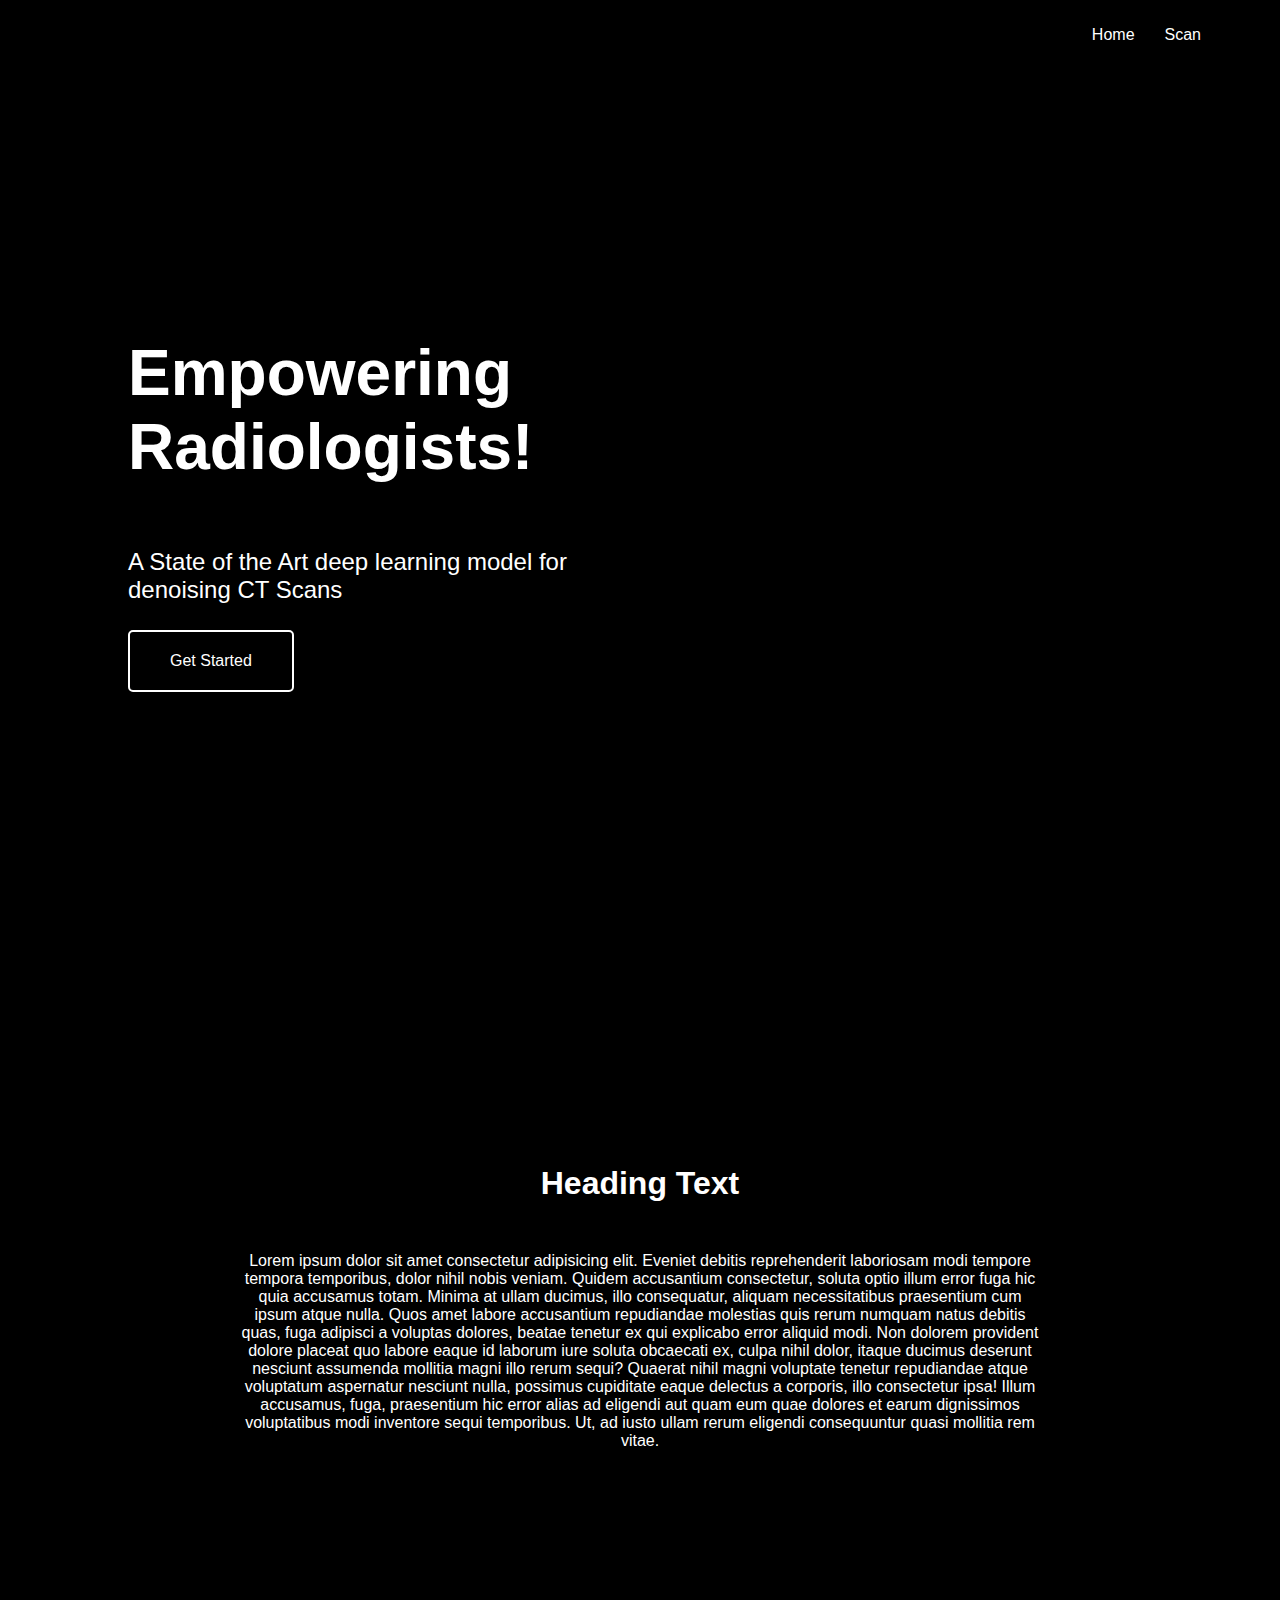
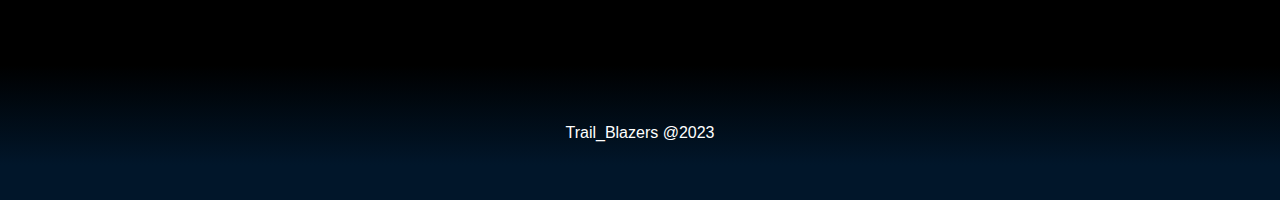
==== index.html @ 62ffa63e "blob done, trying glow" ====
<!DOCTYPE html>
<html lang="en">

<head>
    <meta charset="UTF-8">
    <meta name="viewport" content="width=device-width, initial-scale=1.0">
    <title>Say Raiography | Home</title>
    <link rel="stylesheet" href="style.css">
</head>

<body>
    <div class="first-body bodies">
        <header>
            <nav>
                <div class="navbar-links" type="button" onclick="location='#'">Home</div>
                <div class="navbar-links" type="button" onclick="location='scan.html'">Scan</div>
            </nav>
        </header>   
    <div class="first-body-center-container">
        <div class="container-text">
            <h1>Empowering<br>Radiologists!</h1>
            <p>A State of the Art deep learning model for<br>denoising CT Scans</p>
            <div class="get-started-button" onclick="scrolldiv()">Get Started</div>
        </div>
    </div>
    </div>
    <div class="second-body bodies" id="second-body-here">
        <h1>Heading Text</h1>    
        <p>Lorem ipsum dolor sit amet consectetur adipisicing elit. Eveniet debitis reprehenderit laboriosam modi tempore tempora temporibus, dolor nihil nobis veniam. Quidem accusantium consectetur, soluta optio illum error fuga hic quia accusamus totam. Minima at ullam ducimus, illo consequatur, aliquam necessitatibus praesentium cum ipsum atque nulla. Quos amet labore accusantium repudiandae molestias quis rerum numquam natus debitis quas, fuga adipisci a voluptas dolores, beatae tenetur ex qui explicabo error aliquid modi. Non dolorem provident dolore placeat quo labore eaque id laborum iure soluta obcaecati ex, culpa nihil dolor, itaque ducimus deserunt nesciunt assumenda mollitia magni illo rerum sequi? Quaerat nihil magni voluptate tenetur repudiandae atque voluptatum aspernatur nesciunt nulla, possimus cupiditate eaque delectus a corporis, illo consectetur ipsa! Illum accusamus, fuga, praesentium hic error alias ad eligendi aut quam eum quae dolores et earum dignissimos voluptatibus modi inventore sequi temporibus. Ut, ad iusto ullam rerum eligendi consequuntur quasi mollitia rem vitae.</p>
    </div>
    <footer>Trail_Blazers @2023</footer>
</body>
</html>
---- style.css ----
* {
  margin: 0;
  padding: 0;
  font-family: sans-serif;
}
body {
  margin: 0;
  box-sizing: border-box;
  background-color: black;
  overflow-x: hidden;
}

header {
  top: 0;
  left: 0;
  width: 100%;
  height: 4rem;
  overflow: hidden;
  display: flex;
  justify-content: right;
  /* position: fixed; */
  /* border: 2px solid pink; */
}
nav {
  filter: none;
  text-align: right;
  display: flex;
  justify-content: right;
  align-items: center;
  /* border: 2px solid blue; */
  margin-right: 5vw;
}
.navbar-links {
  color: white;
  /* border: 2px solid red; */
  margin: 10px;
  padding: 5px;
  height: 20%;
  align-items: center;
  text-align: center;
  vertical-align: middle;
}
.navbar-links:hover {
  cursor: pointer;
  text-decoration: underline;
}

.first-body {
  background-image: url(images/ct-scan-background.jpg);
  height: 100vh;
  width: 100vw;
  background-size: cover;
  overflow: hidden;
  align-content: center;
}
.first-body-center-container {
  color: white;
  height: 100%;
  display: flex;
  flex-direction: column;
  justify-content: center;
  margin: 0px 0px 0px 10vw;
}
.container-text h1 {
  /* border: 2px solid cyan; */
  margin: 0px 0px 5vw 0px;
  font-size: 4em;
}
.container-text p {
  /* border: 2px solid green; */
  font-size: 1.5em;
  margin: 0px 0px 2vw 0px;
}
.get-started-button {
  border: 2px solid white;
  border-radius: 5px;
  width: fit-content;
  padding: 20px 40px 20px 40px;
  transition: all 0.2s;
}
.get-started-button:hover {
  background-color: white;
  color: black;
  cursor: pointer;
  transition: all 0.4s;
}
html {
  scroll-behavior: smooth;
}


.second-body {
  height: 85vh;
  color: white;
  background-color: #000000;
  display: flex;
  flex-direction: column;
  justify-content: center;
  align-items: center;
}
.second-body h1 {
  text-align: center;
  margin: 50px;
}
.second-body p{
  max-width: 800px;
  text-align: center;
}
footer {
  height: 15vh;
  display: flex;
  justify-content: center;
  align-items: center;
  color: white;
  background-color: #000000;
  background-image: linear-gradient(to bottom, #000000 0%, #01162a 74%);
}
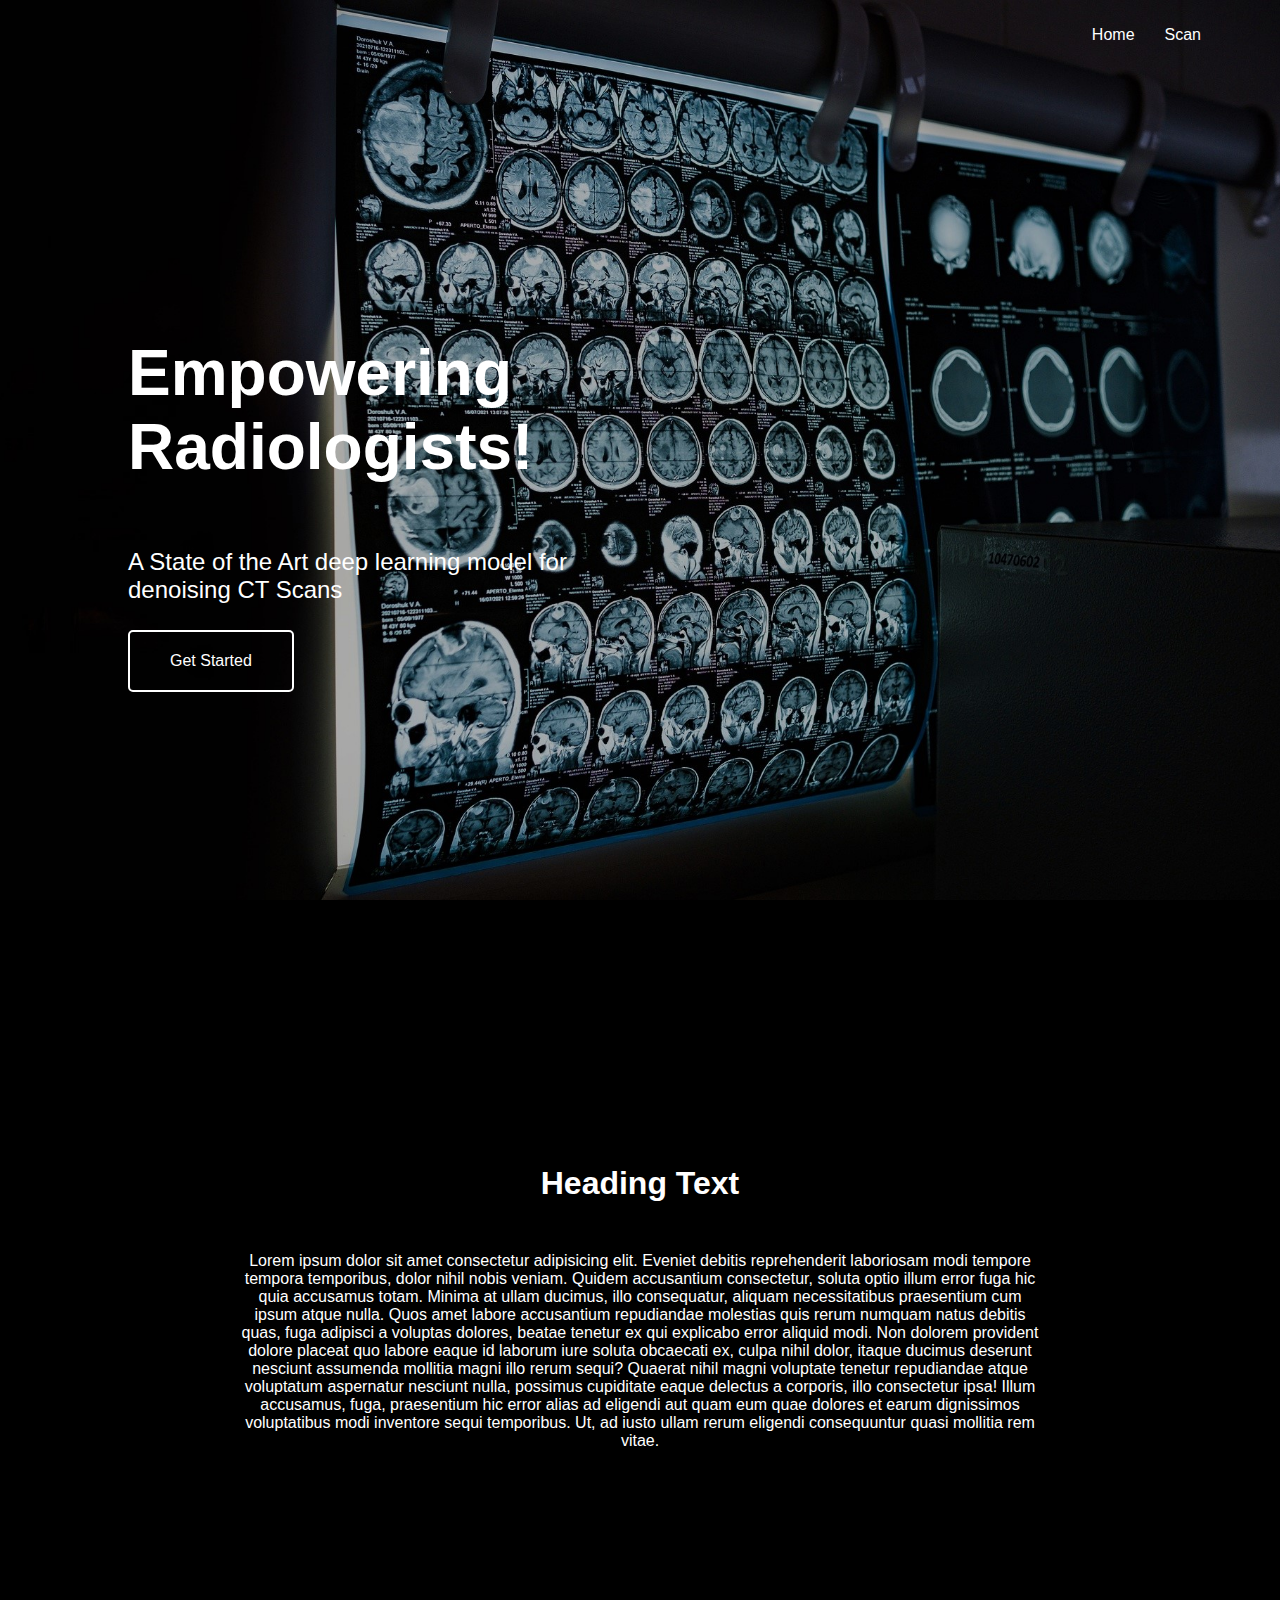
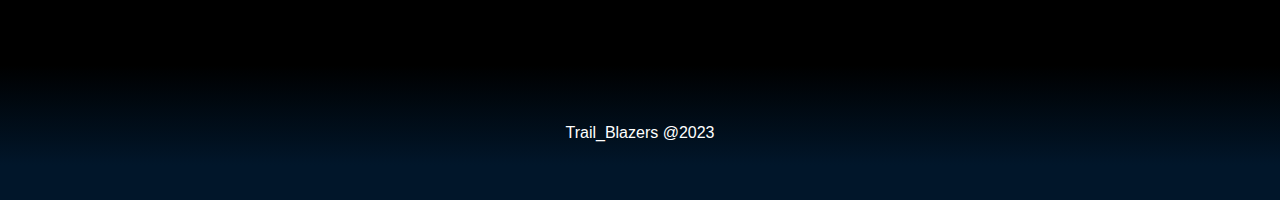
==== commit 80b0e2ab: "added scroll on click get started" ====
--- a/index.html
+++ b/index.html
@@ -6,6 +6,9 @@
     <meta name="viewport" content="width=device-width, initial-scale=1.0">
     <title>Say Raiography | Home</title>
     <link rel="stylesheet" href="style.css">
+    <link rel="preconnect" href="https://fonts.googleapis.com">
+    <link rel="preconnect" href="https://fonts.gstatic.com" crossorigin>
+    <link href="https://fonts.googleapis.com/css2?family=Poppins:wght@100;200;300;400;500;600&display=swap" rel="stylesheet">   
 </head>
 
 <body>
@@ -15,19 +18,36 @@
                 <div class="navbar-links" type="button" onclick="location='#'">Home</div>
                 <div class="navbar-links" type="button" onclick="location='scan.html'">Scan</div>
             </nav>
-        </header>   
-    <div class="first-body-center-container">
-        <div class="container-text">
-            <h1>Empowering<br>Radiologists!</h1>
-            <p>A State of the Art deep learning model for<br>denoising CT Scans</p>
-            <div class="get-started-button" onclick="scrolldiv()">Get Started</div>
+        </header>
+        <div class="first-body-center-container">
+            <div class="container-text">
+                <h1>Empowering<br>Radiologists!</h1>
+                <p>A State of the Art deep learning model for<br>denoising CT Scans</p>
+                <div class="get-started-button" onclick="scrollByViewportHeight()">Get Started</div>
+                <script>
+                    function scrollByViewportHeight() {
+                      // Scroll the window by 100vh
+                      window.scrollTo(0, window.scrollY + window.innerHeight);
+                    }
+                  </script>
+            </div>
         </div>
     </div>
-    </div>
     <div class="second-body bodies" id="second-body-here">
-        <h1>Heading Text</h1>    
-        <p>Lorem ipsum dolor sit amet consectetur adipisicing elit. Eveniet debitis reprehenderit laboriosam modi tempore tempora temporibus, dolor nihil nobis veniam. Quidem accusantium consectetur, soluta optio illum error fuga hic quia accusamus totam. Minima at ullam ducimus, illo consequatur, aliquam necessitatibus praesentium cum ipsum atque nulla. Quos amet labore accusantium repudiandae molestias quis rerum numquam natus debitis quas, fuga adipisci a voluptas dolores, beatae tenetur ex qui explicabo error aliquid modi. Non dolorem provident dolore placeat quo labore eaque id laborum iure soluta obcaecati ex, culpa nihil dolor, itaque ducimus deserunt nesciunt assumenda mollitia magni illo rerum sequi? Quaerat nihil magni voluptate tenetur repudiandae atque voluptatum aspernatur nesciunt nulla, possimus cupiditate eaque delectus a corporis, illo consectetur ipsa! Illum accusamus, fuga, praesentium hic error alias ad eligendi aut quam eum quae dolores et earum dignissimos voluptatibus modi inventore sequi temporibus. Ut, ad iusto ullam rerum eligendi consequuntur quasi mollitia rem vitae.</p>
+        <h1>Heading Text</h1>
+        <p>Lorem ipsum dolor sit amet consectetur adipisicing elit. Eveniet debitis reprehenderit laboriosam modi
+            tempore tempora temporibus, dolor nihil nobis veniam. Quidem accusantium consectetur, soluta optio illum
+            error fuga hic quia accusamus totam. Minima at ullam ducimus, illo consequatur, aliquam necessitatibus
+            praesentium cum ipsum atque nulla. Quos amet labore accusantium repudiandae molestias quis rerum numquam
+            natus debitis quas, fuga adipisci a voluptas dolores, beatae tenetur ex qui explicabo error aliquid modi.
+            Non dolorem provident dolore placeat quo labore eaque id laborum iure soluta obcaecati ex, culpa nihil
+            dolor, itaque ducimus deserunt nesciunt assumenda mollitia magni illo rerum sequi? Quaerat nihil magni
+            voluptate tenetur repudiandae atque voluptatum aspernatur nesciunt nulla, possimus cupiditate eaque delectus
+            a corporis, illo consectetur ipsa! Illum accusamus, fuga, praesentium hic error alias ad eligendi aut quam
+            eum quae dolores et earum dignissimos voluptatibus modi inventore sequi temporibus. Ut, ad iusto ullam rerum
+            eligendi consequuntur quasi mollitia rem vitae.</p>
     </div>
     <footer>Trail_Blazers @2023</footer>
 </body>
+
 </html>--- a/style.css
+++ b/style.css
@@ -1,6 +1,7 @@
 * {
   margin: 0;
   padding: 0;
+  /* font-family: 'Poppins', sans-serif; */
   font-family: sans-serif;
 }
 body {
@@ -61,11 +62,13 @@
   justify-content: center;
   margin: 0px 0px 0px 10vw;
 }
+
+
 .container-text h1 {
-  /* border: 2px solid cyan; */
   margin: 0px 0px 5vw 0px;
   font-size: 4em;
 }
+
 .container-text p {
   /* border: 2px solid green; */
   font-size: 1.5em;
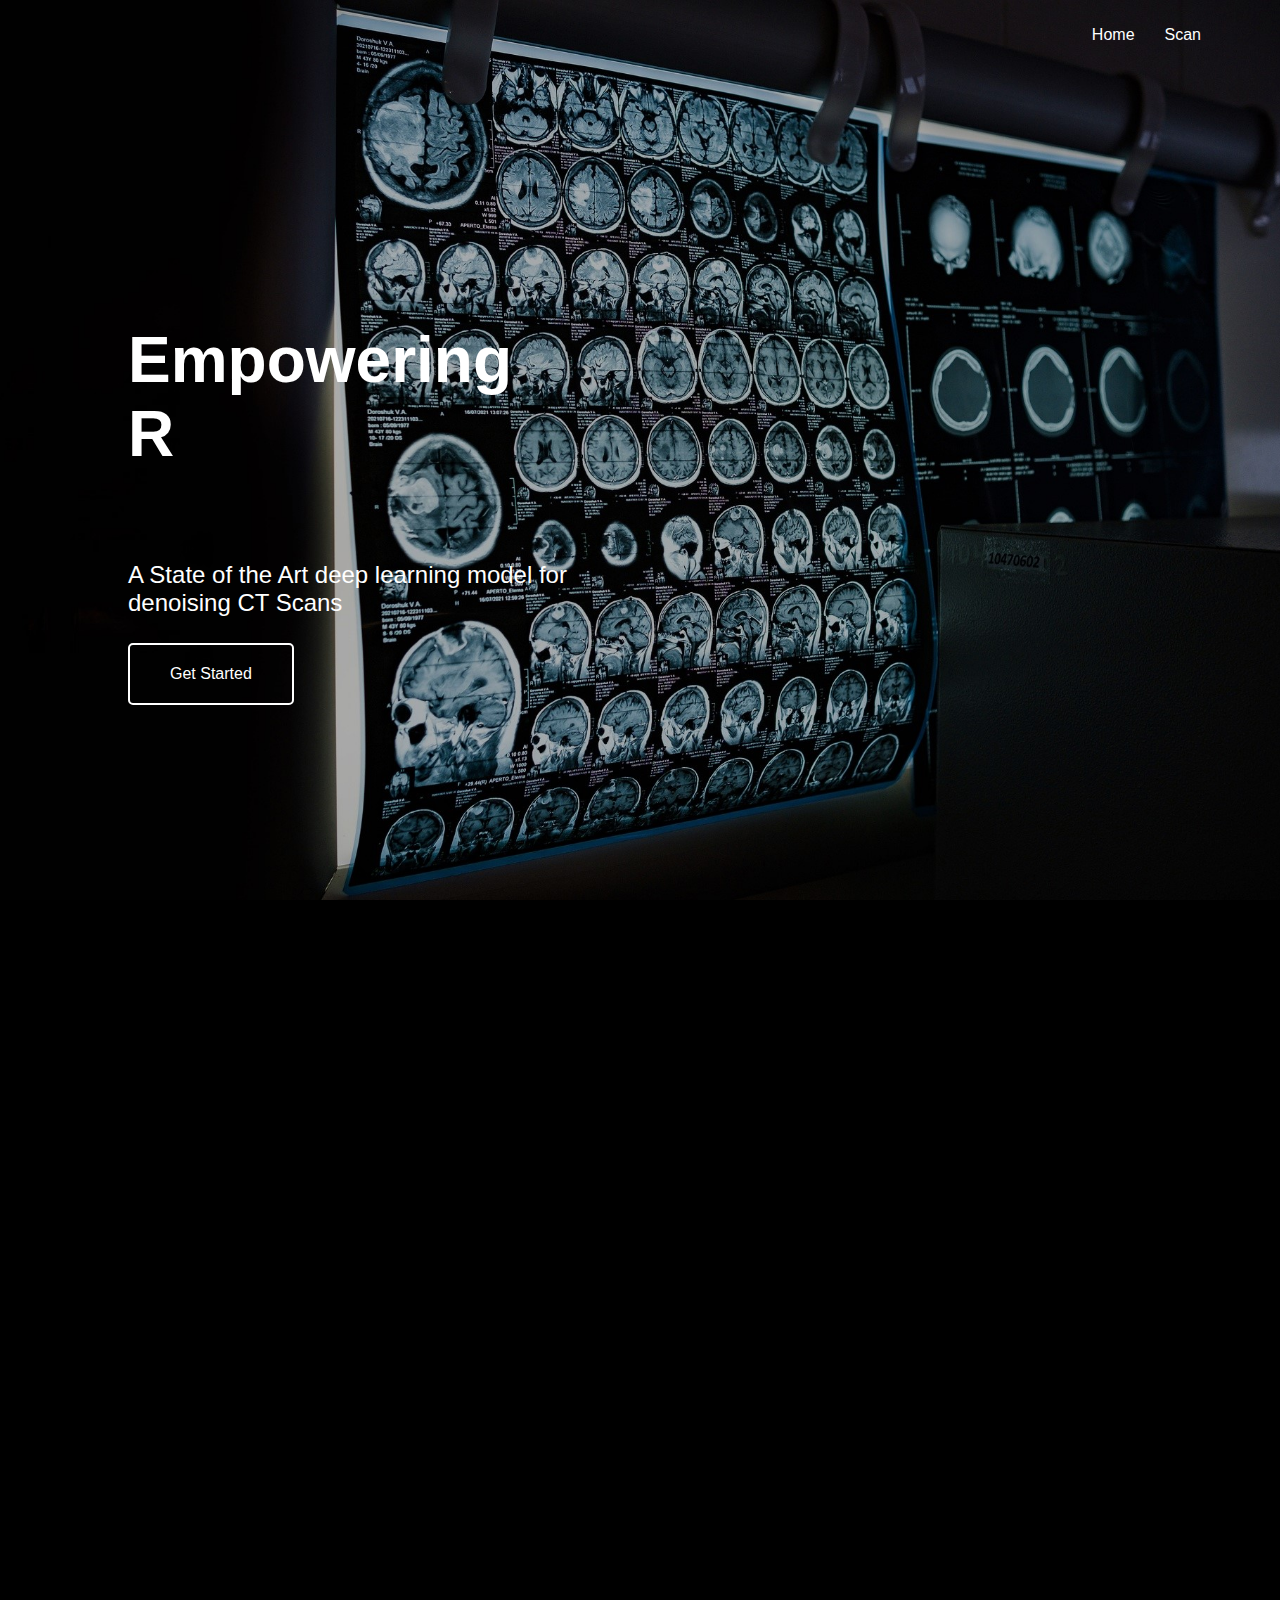
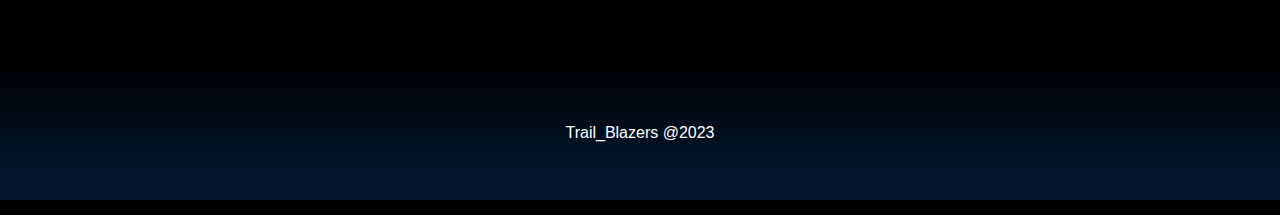
==== commit 95e86b87: "cycle string length" ====
--- a/index.html
+++ b/index.html
@@ -6,9 +6,6 @@
     <meta name="viewport" content="width=device-width, initial-scale=1.0">
     <title>Say Raiography | Home</title>
     <link rel="stylesheet" href="style.css">
-    <link rel="preconnect" href="https://fonts.googleapis.com">
-    <link rel="preconnect" href="https://fonts.gstatic.com" crossorigin>
-    <link href="https://fonts.googleapis.com/css2?family=Poppins:wght@100;200;300;400;500;600&display=swap" rel="stylesheet">   
 </head>
 
 <body>
@@ -21,19 +18,46 @@
         </header>
         <div class="first-body-center-container">
             <div class="container-text">
-                <h1>Empowering<br>Radiologists!</h1>
+                <h1 class="fixed-text">Empowering</h1>
+                <div class="typing-wrapper">
+                    <h1 class="typing-text"></h1>
+                    <script> //typewriter effect
+                        let title = document.querySelector('.typing-text');
+                        const text = ["Radiology!","CT Scans!", "X-Rays!", "Ultrasonography!"];
+                        let index = 0;
+                        let i =0;
+                        let increasing = true;
+                        const typewriter = () => {
+                            let new_title = text[i].slice(0, index);
+                            title.innerText = new_title;
+                            if (increasing) {
+                                index++;
+                                if (index >= text[i].length) {
+                                    increasing = false;
+                                }
+                            } else {
+                                index--;
+                                if (index <= 0) {
+                                    increasing = true;
+                                }
+                            }
+                            setTimeout(() => typewriter(), 500)
+                        }
+                        typewriter();
+                    </script>
+                </div>
                 <p>A State of the Art deep learning model for<br>denoising CT Scans</p>
                 <div class="get-started-button" onclick="scrollByViewportHeight()">Get Started</div>
-                <script>
+
+                <script>// Scroll window by 100vh
                     function scrollByViewportHeight() {
-                      // Scroll the window by 100vh
-                      window.scrollTo(0, window.scrollY + window.innerHeight);
+                        window.scrollTo(0, window.scrollY + window.innerHeight);
                     }
-                  </script>
+                </script>
             </div>
         </div>
     </div>
-    <div class="second-body bodies" id="second-body-here">
+    <div class="second-body bodies reveal">
         <h1>Heading Text</h1>
         <p>Lorem ipsum dolor sit amet consectetur adipisicing elit. Eveniet debitis reprehenderit laboriosam modi
             tempore tempora temporibus, dolor nihil nobis veniam. Quidem accusantium consectetur, soluta optio illum
@@ -47,6 +71,27 @@
             eum quae dolores et earum dignissimos voluptatibus modi inventore sequi temporibus. Ut, ad iusto ullam rerum
             eligendi consequuntur quasi mollitia rem vitae.</p>
     </div>
+    <script> //reveal on scroll
+        window.addEventListener('scroll', reveal);
+
+        function reveal() {
+            var reveals = document.querySelectorAll('.reveal');
+
+            for (var i = 0; i < reveals.length; i++) {
+
+                var windowheight = window.innerHeight;
+                var revealtop = reveals[i].getBoundingClientRect().top;
+                var revealpoint = 150;
+
+                if (revealtop < windowheight - revealpoint) {
+                    reveals[i].classList.add('active');
+                }
+                else {
+                    reveals[i].classList.remove('active');
+                }
+            }
+        }
+    </script>
     <footer>Trail_Blazers @2023</footer>
 </body>
 
--- a/style.css
+++ b/style.css
@@ -4,6 +4,7 @@
   /* font-family: 'Poppins', sans-serif; */
   font-family: sans-serif;
 }
+
 body {
   margin: 0;
   box-sizing: border-box;
@@ -46,6 +47,18 @@
   text-decoration: underline;
 }
 
+.reveal{
+  position: relative;
+  transform: translateY(150px);
+  opacity: 0;
+  transition: all 1s ease;
+}
+
+.reveal.active {
+  transform: translateY(0px);
+  opacity: 1;
+}
+
 .first-body {
   background-image: url(images/ct-scan-background.jpg);
   height: 100vh;
@@ -63,9 +76,16 @@
   margin: 0px 0px 0px 10vw;
 }
 
+.fixed-text {
+  font-size: 4em;
+}
 
-.container-text h1 {
+.typing-wrapper {
   margin: 0px 0px 5vw 0px;
+  height: 100px;
+}
+
+.typing-text {
   font-size: 4em;
 }
 
@@ -95,7 +115,6 @@
 .second-body {
   height: 85vh;
   color: white;
-  background-color: #000000;
   display: flex;
   flex-direction: column;
   justify-content: center;
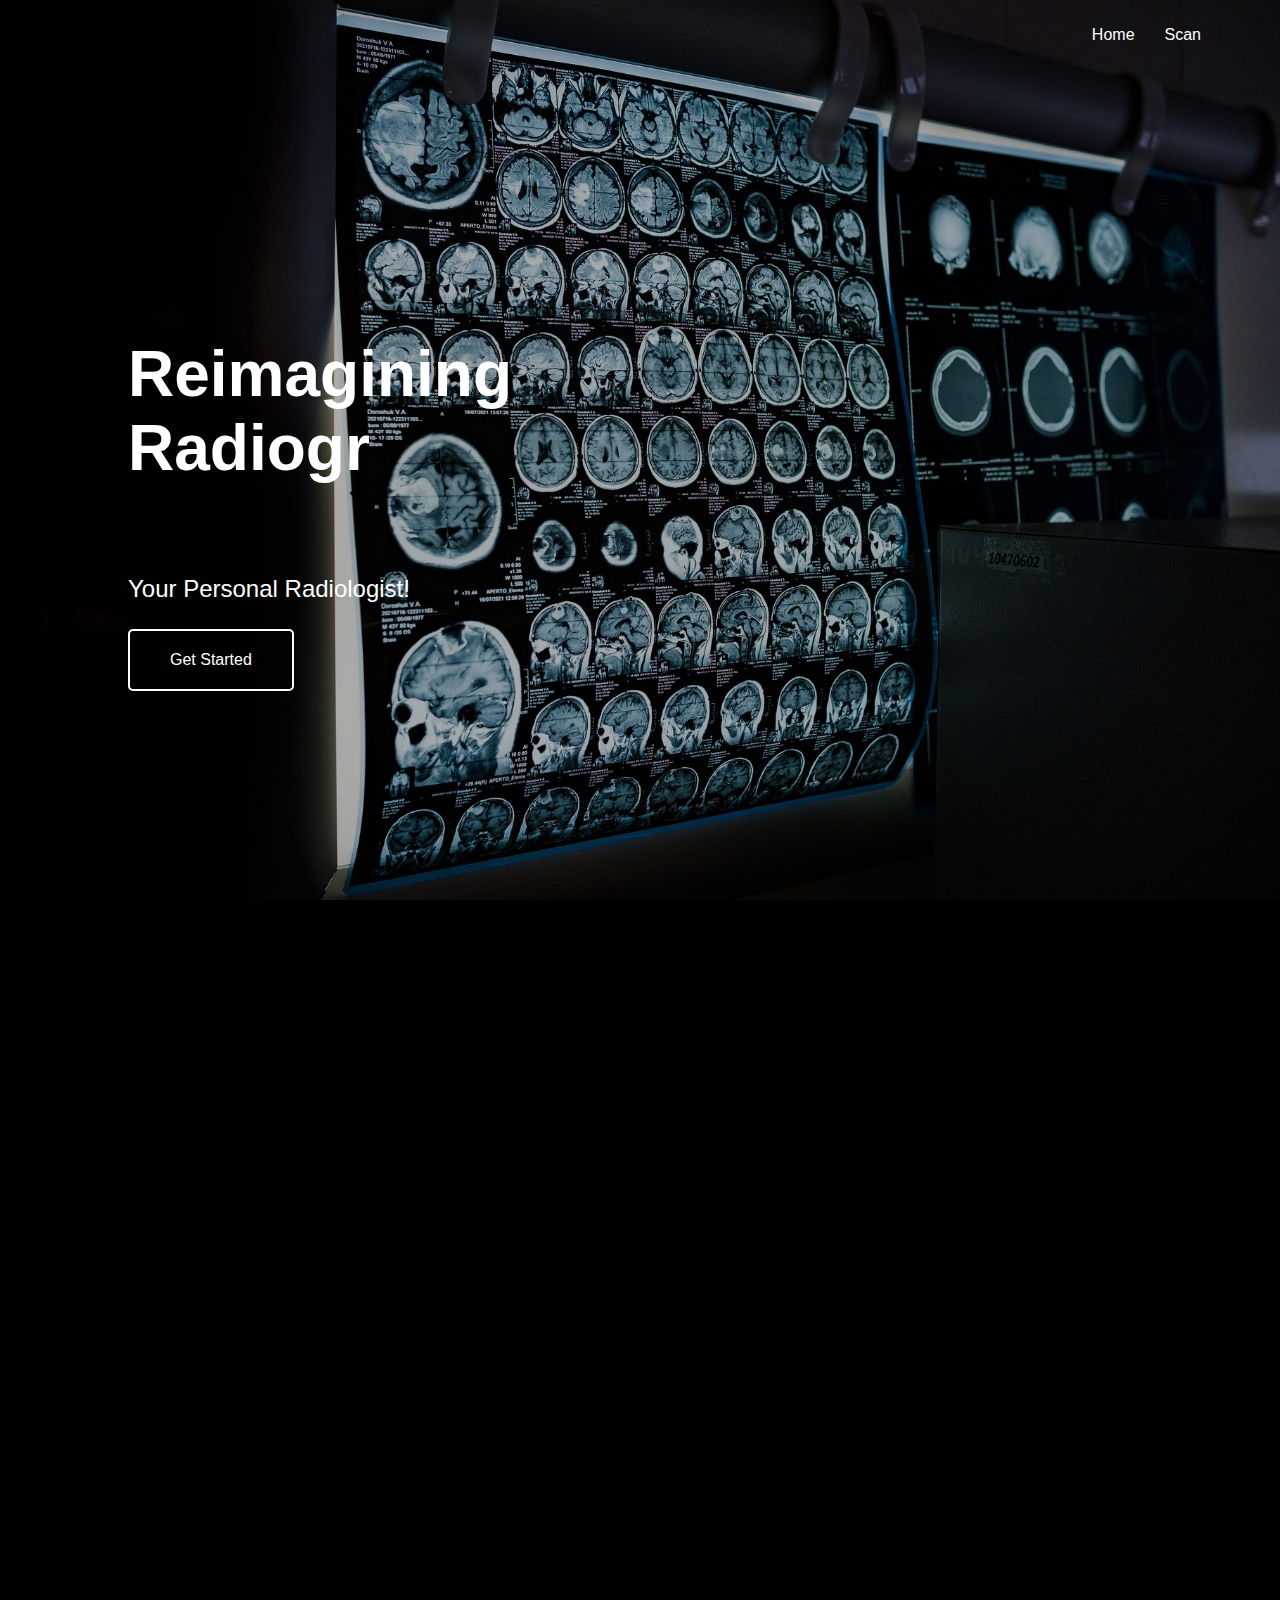
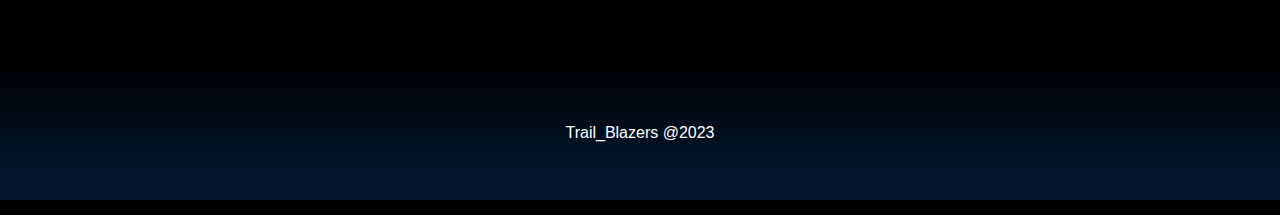
==== commit ce62c636: "Merge pull request #1 from W-OK-E/main" ====
--- a/index.html
+++ b/index.html
@@ -9,6 +9,7 @@
 </head>
 
 <body>
+    
     <div class="first-body bodies">
         <header>
             <nav>
@@ -18,35 +19,56 @@
         </header>
         <div class="first-body-center-container">
             <div class="container-text">
-                <h1 class="fixed-text">Empowering</h1>
+                <h1 class="fixed-text">Reimagining</h1>
                 <div class="typing-wrapper">
                     <h1 class="typing-text"></h1>
-                    <script> //typewriter effect
+                    <script> //Typewriter effect
                         let title = document.querySelector('.typing-text');
-                        const text = ["Radiology!","CT Scans!", "X-Rays!", "Ultrasonography!"];
+                        const text = ["Radiography", "CT Scans", "X-Rays", "Ultrasonography"];
                         let index = 0;
-                        let i =0;
+                        let i = 0;
                         let increasing = true;
+
                         const typewriter = () => {
                             let new_title = text[i].slice(0, index);
                             title.innerText = new_title;
+
                             if (increasing) {
-                                index++;
-                                if (index >= text[i].length) {
+                                if (index < text[i].length) {
+                                    index++;
+                                    setTimeout(() => {
+                                        typewriter();
+                                    }, 100); //Forward typing speed
+                                } else {
                                     increasing = false;
+                                    setTimeout(() => {
+                                        typewriter();
+                                    }, 2000); //Delay between typing and erasing
                                 }
                             } else {
-                                index--;
-                                if (index <= 0) {
+                                if (index > 0) {
+                                    index--;
+                                    setTimeout(() => {
+                                        typewriter();
+                                    }, 50); //Erasing speed
+                                } else {
                                     increasing = true;
+                                    if (i < (text.length - 1)) {
+                                        i++;
+                                    } else {
+                                        i = 0;
+                                    }
+                                    setTimeout(() => {
+                                        typewriter();
+                                    }, 500); //Delay between two phrases
                                 }
                             }
-                            setTimeout(() => typewriter(), 500)
                         }
+
                         typewriter();
                     </script>
                 </div>
-                <p>A State of the Art deep learning model for<br>denoising CT Scans</p>
+                <p>Your Personal Radiologist!</p>
                 <div class="get-started-button" onclick="scrollByViewportHeight()">Get Started</div>
 
                 <script>// Scroll window by 100vh
@@ -58,20 +80,15 @@
         </div>
     </div>
     <div class="second-body bodies reveal">
-        <h1>Heading Text</h1>
-        <p>Lorem ipsum dolor sit amet consectetur adipisicing elit. Eveniet debitis reprehenderit laboriosam modi
-            tempore tempora temporibus, dolor nihil nobis veniam. Quidem accusantium consectetur, soluta optio illum
-            error fuga hic quia accusamus totam. Minima at ullam ducimus, illo consequatur, aliquam necessitatibus
-            praesentium cum ipsum atque nulla. Quos amet labore accusantium repudiandae molestias quis rerum numquam
-            natus debitis quas, fuga adipisci a voluptas dolores, beatae tenetur ex qui explicabo error aliquid modi.
-            Non dolorem provident dolore placeat quo labore eaque id laborum iure soluta obcaecati ex, culpa nihil
-            dolor, itaque ducimus deserunt nesciunt assumenda mollitia magni illo rerum sequi? Quaerat nihil magni
-            voluptate tenetur repudiandae atque voluptatum aspernatur nesciunt nulla, possimus cupiditate eaque delectus
-            a corporis, illo consectetur ipsa! Illum accusamus, fuga, praesentium hic error alias ad eligendi aut quam
-            eum quae dolores et earum dignissimos voluptatibus modi inventore sequi temporibus. Ut, ad iusto ullam rerum
-            eligendi consequuntur quasi mollitia rem vitae.</p>
+        <h1>Reinventing Radiography!!</h1>
+        <p>We as TRAIL BLAZERS envision a future where anybody can get a detailed analysis of his/her Radiology Scan
+           with just the click of a button. For those who are plagued under the tutelage of untrained Radiologists,
+           and poor quality equipments, we present an one size fits all solution! We don't believe in risking people's 
+           lives for better data by increasing the dosage, instead we are here to leverage the power and potential of 
+           Technology and deliver state of the art models that can handle nearly Scans of any shape or size from the most 
+           important and domains- X-Rays, CTs and Ultrasonographies. Come Be a part of this Revolution @THE TRAILBLAZERS.</p>
     </div>
-    <script> //reveal on scroll
+    <script> //Reveal on scroll
         window.addEventListener('scroll', reveal);
 
         function reveal() {
@@ -95,4 +112,4 @@
     <footer>Trail_Blazers @2023</footer>
 </body>
 
-</html>+</html>
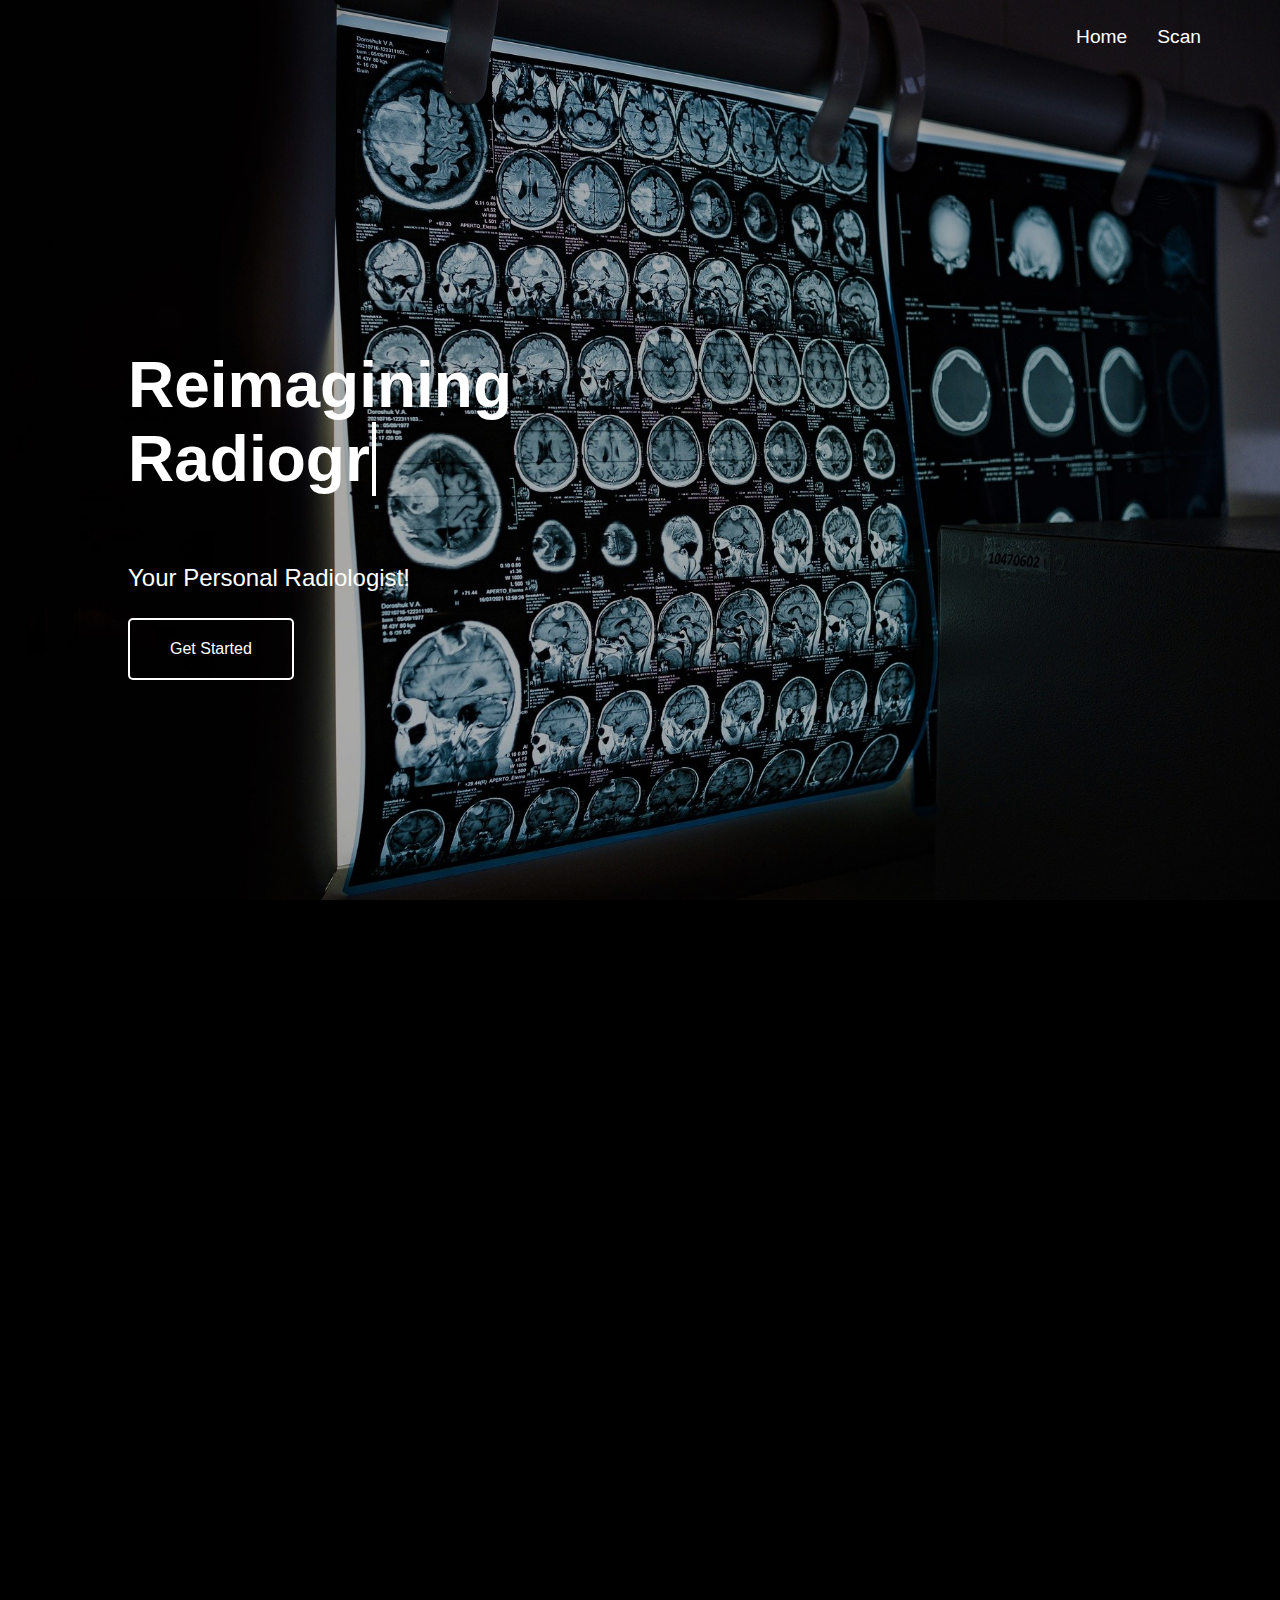
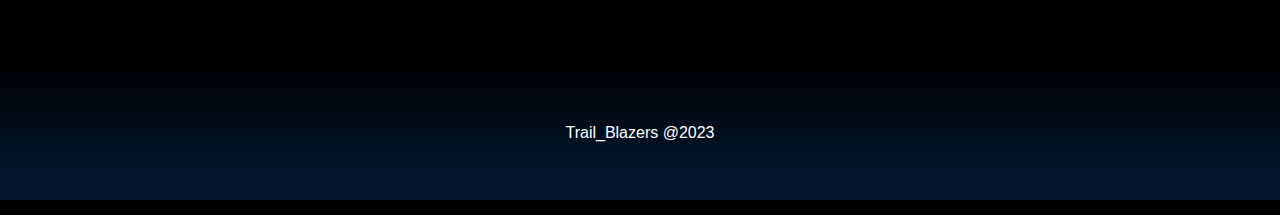
==== commit e0c8c2ea: "Bug fixes, features added" ====
--- a/index.html
+++ b/index.html
@@ -69,17 +69,11 @@
                     </script>
                 </div>
                 <p>Your Personal Radiologist!</p>
-                <div class="get-started-button" onclick="scrollByViewportHeight()">Get Started</div>
-
-                <script>// Scroll window by 100vh
-                    function scrollByViewportHeight() {
-                        window.scrollTo(0, window.scrollY + window.innerHeight);
-                    }
-                </script>
+                <div class="get-started-button" onclick="location='#second-body'">Get Started</div>
             </div>
         </div>
     </div>
-    <div class="second-body bodies reveal">
+    <div id="second-body" class="bodies reveal">
         <h1>Reinventing Radiography!!</h1>
         <p>We as TRAIL BLAZERS envision a future where anybody can get a detailed analysis of his/her Radiology Scan
            with just the click of a button. For those who are plagued under the tutelage of untrained Radiologists,
--- a/style.css
+++ b/style.css
@@ -34,6 +34,7 @@
 }
 .navbar-links {
   color: white;
+  font-size: 1.2em;
   /* border: 2px solid red; */
   margin: 10px;
   padding: 5px;
@@ -41,11 +42,18 @@
   align-items: center;
   text-align: center;
   vertical-align: middle;
+  cursor: pointer;
 }
-.navbar-links:hover {
-  cursor: pointer;
-  text-decoration: underline;
+
+.navbar-links:after {
+  display:block;
+  content: '';
+  border-bottom: solid 3px rgb(255, 255, 255);
+  transform: scaleX(0);  
+  transition: transform 250ms ease-in-out;
 }
+.navbar-links:hover:after { transform: scaleX(1); }
+.navbar-links:after{ transform-origin:0% 50%; }
 
 .reveal{
   position: relative;
@@ -82,11 +90,23 @@
 
 .typing-wrapper {
   margin: 0px 0px 5vw 0px;
-  height: 100px;
+  height: 78px;
+  /* border: 2px solid blue; */
 }
 
 .typing-text {
   font-size: 4em;
+  width: fit-content;
+  border-right: 4px solid white;
+  padding-right: 2px;
+  animation: blink 0.5s step-end infinite alternate;
+  /* border: 2px solid red; */
+}
+
+@keyframes blink {
+  50% {
+    border-color: transparent
+  }
 }
 
 .container-text p {
@@ -112,7 +132,7 @@
 }
 
 
-.second-body {
+#second-body {
   height: 85vh;
   color: white;
   display: flex;
@@ -120,11 +140,11 @@
   justify-content: center;
   align-items: center;
 }
-.second-body h1 {
+#second-body h1 {
   text-align: center;
   margin: 50px;
 }
-.second-body p{
+#second-body p{
   max-width: 800px;
   text-align: center;
 }
